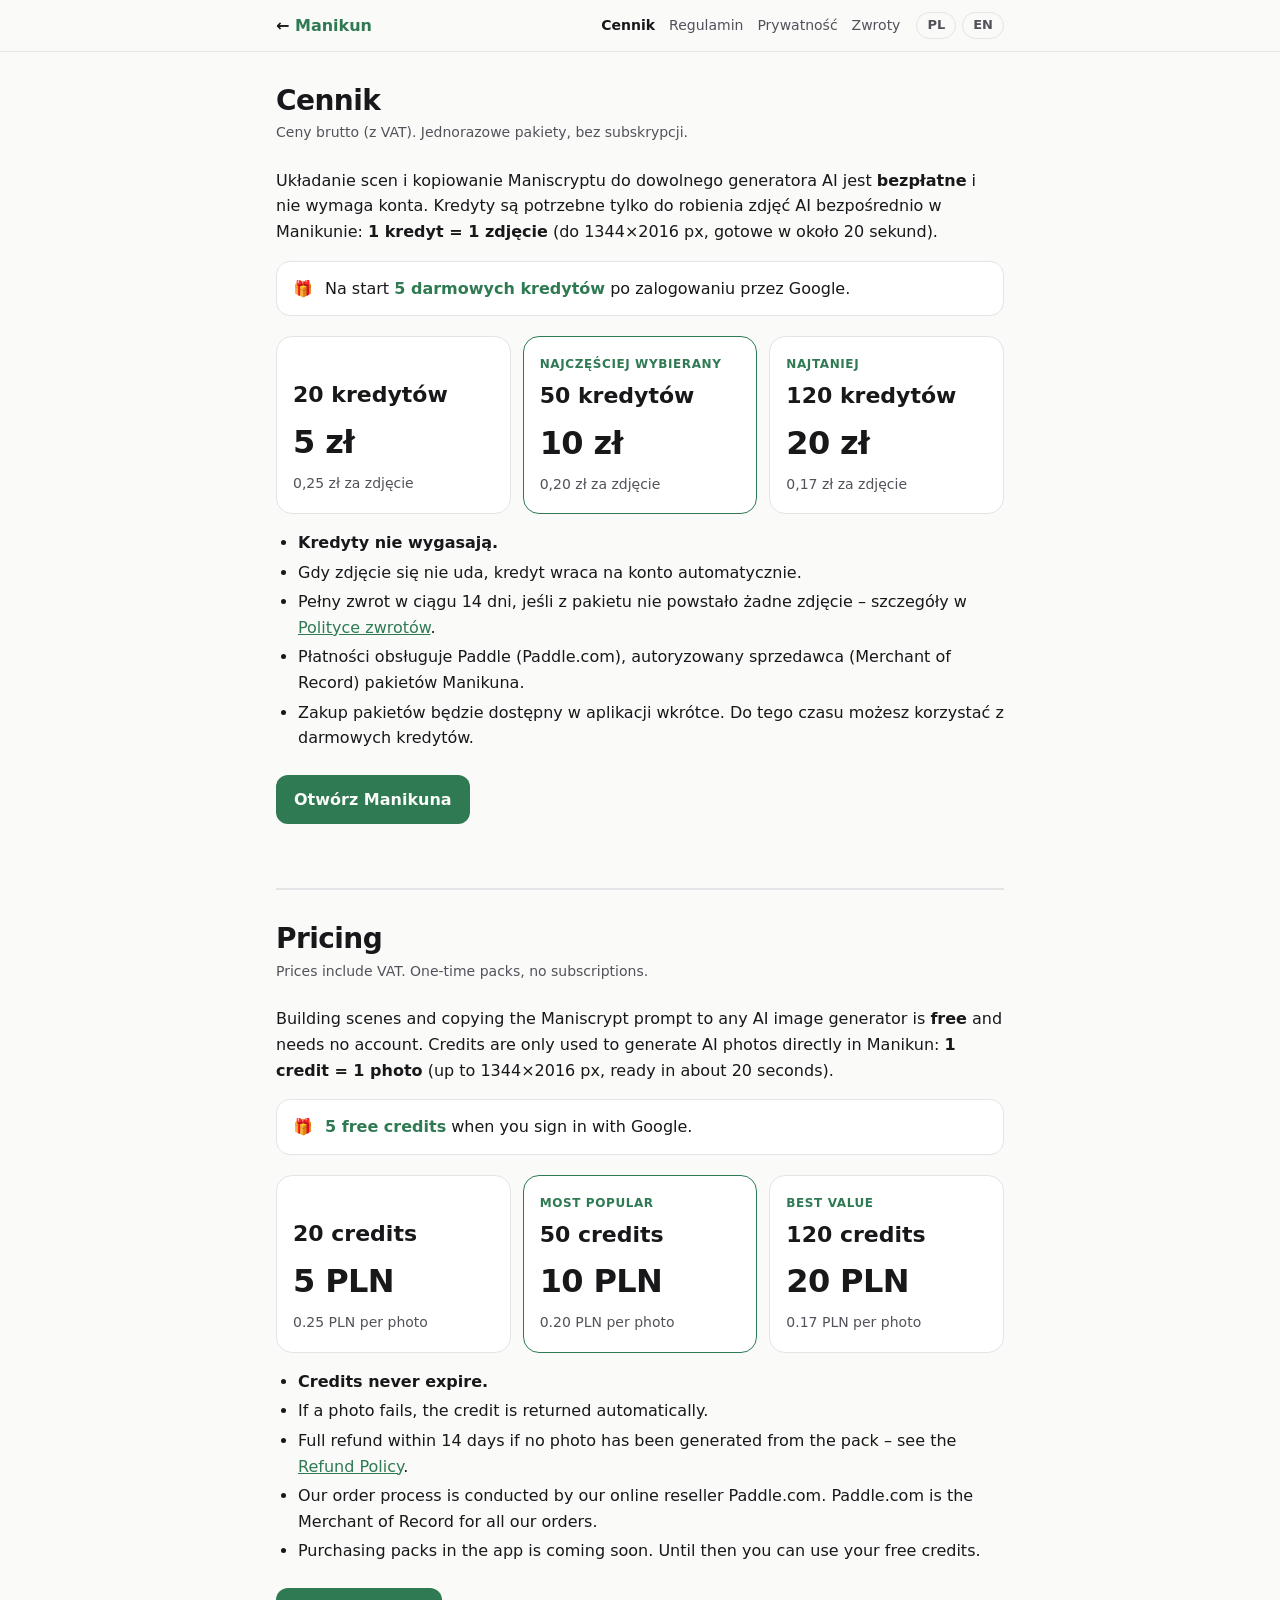
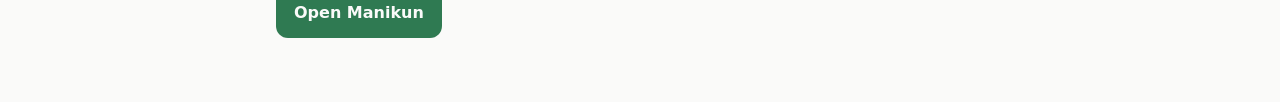
==== cennik.html @ cd452292 "Cennik: strona /cennik z pakietami kredytów (PL/EN), linki w menu i na stronach prawnych Co-Authored" ====
<!doctype html>
<html lang="pl">
<head>
<meta charset="utf-8">
<meta name="viewport" content="width=device-width, initial-scale=1">
<title>Cennik – Manikun</title>
<meta name="description" content="Cennik kredytów Manikun: pakiety 20, 50 i 120 zdjęć AI / Manikun pricing">
<link rel="icon" type="image/svg+xml" href="/logo.svg">
<link rel="stylesheet" href="/prawne.css">
<style>
  .packs { display: grid; grid-template-columns: repeat(auto-fit, minmax(190px, 1fr)); gap: 12px; margin: 20px 0 8px; }
  .pack { background: var(--surface); border: 1px solid var(--line); border-radius: 16px; padding: 18px 16px; display: grid; gap: 4px; }
  .pack.best { border-color: var(--accent); }
  .pack .tag { font-size: 12px; font-weight: 700; color: var(--accent); text-transform: uppercase; letter-spacing: .05em; min-height: 18px; }
  .pack .credits { font-size: 22px; font-weight: 700; }
  .pack .price { font-size: 32px; font-weight: 700; letter-spacing: -0.02em; }
  .pack .per { color: var(--muted); font-size: 14px; }
  @media (max-width: 600px) { .pack .tag:empty { display: none; } }
  .free { display: flex; gap: 12px; align-items: center; }
  .free b { color: var(--accent); }
  .cta { display: inline-block; margin-top: 8px; background: var(--accent); color: var(--bg); font-weight: 700; text-decoration: none; padding: 12px 18px; border-radius: 12px; }
</style>
</head>
<body>
<header class="top"><div class="top-in">
  <a class="brand" href="/">← <b>Manikun</b></a>
  <nav><a href="/cennik" aria-current="page">Cennik</a><a href="/regulamin">Regulamin</a><a href="/prywatnosc">Prywatność</a><a href="/zwroty">Zwroty</a></nav>
  <div class="lang"><a href="#pl">PL</a><a href="#en">EN</a></div>
</div></header>
<main>
<section id="pl" lang="pl">
<h1>Cennik</h1>
<p class="meta">Ceny brutto (z VAT). Jednorazowe pakiety, bez subskrypcji.</p>

<p>Układanie scen i kopiowanie Maniscryptu do dowolnego generatora AI jest <b>bezpłatne</b> i nie wymaga konta. Kredyty są potrzebne tylko do robienia zdjęć AI bezpośrednio w Manikunie: <b>1 kredyt = 1 zdjęcie</b> (do 1344×2016 px, gotowe w około 20 sekund).</p>

<div class="box free"><span>🎁</span><span>Na start <b>5 darmowych kredytów</b> po zalogowaniu przez Google.</span></div>

<div class="packs">
  <div class="pack"><span class="tag"></span><span class="credits">20 kredytów</span><span class="price">5 zł</span><span class="per">0,25 zł za zdjęcie</span></div>
  <div class="pack best"><span class="tag">Najczęściej wybierany</span><span class="credits">50 kredytów</span><span class="price">10 zł</span><span class="per">0,20 zł za zdjęcie</span></div>
  <div class="pack"><span class="tag">Najtaniej</span><span class="credits">120 kredytów</span><span class="price">20 zł</span><span class="per">0,17 zł za zdjęcie</span></div>
</div>

<ul>
  <li><b>Kredyty nie wygasają.</b></li>
  <li>Gdy zdjęcie się nie uda, kredyt wraca na konto automatycznie.</li>
  <li>Pełny zwrot w ciągu 14 dni, jeśli z pakietu nie powstało żadne zdjęcie – szczegóły w <a href="/zwroty">Polityce zwrotów</a>.</li>
  <li>Płatności obsługuje Paddle (Paddle.com), autoryzowany sprzedawca (Merchant of Record) pakietów Manikuna.</li>
  <li>Zakup pakietów będzie dostępny w aplikacji wkrótce. Do tego czasu możesz korzystać z darmowych kredytów.</li>
</ul>
<a class="cta" href="/">Otwórz Manikuna</a>
</section>

<section id="en" class="lang-en" lang="en">
<h1>Pricing</h1>
<p class="meta">Prices include VAT. One-time packs, no subscriptions.</p>

<p>Building scenes and copying the Maniscrypt prompt to any AI image generator is <b>free</b> and needs no account. Credits are only used to generate AI photos directly in Manikun: <b>1 credit = 1 photo</b> (up to 1344×2016 px, ready in about 20 seconds).</p>

<div class="box free"><span>🎁</span><span><b>5 free credits</b> when you sign in with Google.</span></div>

<div class="packs">
  <div class="pack"><span class="tag"></span><span class="credits">20 credits</span><span class="price">5 PLN</span><span class="per">0.25 PLN per photo</span></div>
  <div class="pack best"><span class="tag">Most popular</span><span class="credits">50 credits</span><span class="price">10 PLN</span><span class="per">0.20 PLN per photo</span></div>
  <div class="pack"><span class="tag">Best value</span><span class="credits">120 credits</span><span class="price">20 PLN</span><span class="per">0.17 PLN per photo</span></div>
</div>

<ul>
  <li><b>Credits never expire.</b></li>
  <li>If a photo fails, the credit is returned automatically.</li>
  <li>Full refund within 14 days if no photo has been generated from the pack – see the <a href="/zwroty#en">Refund Policy</a>.</li>
  <li>Our order process is conducted by our online reseller Paddle.com. Paddle.com is the Merchant of Record for all our orders.</li>
  <li>Purchasing packs in the app is coming soon. Until then you can use your free credits.</li>
</ul>
<a class="cta" href="/">Open Manikun</a>
</section>
</main>
</body>
</html>
---- prawne.css ----
/* Strony prawne Manikuna (Regulamin, Prywatność, Zwroty): wspólny wygląd, ciemny jak aplikacja, jasny na życzenie systemu */
:root {
  color-scheme: dark;
  --bg: #09090B; --surface: #141418; --line: #26262C; --ink: #F4F4F5; --muted: #A1A1AA; --accent: #7DB896;
}
@media (prefers-color-scheme: light) {
  :root { color-scheme: light; --bg: #FAFAF9; --surface: #FFFFFF; --line: #E4E4E7; --ink: #18181B; --muted: #52525B; --accent: #2F7A52; }
}
* { box-sizing: border-box; }
html { -webkit-text-size-adjust: 100%; }
body { margin: 0; background: var(--bg); color: var(--ink); font: 16px/1.6 Geist, system-ui, -apple-system, "Segoe UI", sans-serif; }
a { color: var(--accent); }
.top { position: sticky; top: 0; z-index: 1; background: var(--bg); border-bottom: 1px solid var(--line); }
.top-in { max-width: 760px; margin: 0 auto; padding: 12px 16px; display: flex; flex-wrap: wrap; gap: 8px 16px; align-items: center; }
.brand { font-weight: 700; text-decoration: none; color: var(--ink); margin-right: auto; }
.brand b { color: var(--accent); }
.top nav { display: flex; gap: 14px; font-size: 14px; }
.top nav a { color: var(--muted); text-decoration: none; }
.top nav a[aria-current="page"] { color: var(--ink); font-weight: 600; }
.lang { font-size: 13px; font-weight: 700; display: flex; gap: 6px; }
.lang a { text-decoration: none; color: var(--muted); border: 1px solid var(--line); border-radius: 999px; padding: 2px 10px; }
main { max-width: 760px; margin: 0 auto; padding: 24px 16px 64px; }
h1 { font-size: 28px; line-height: 1.2; letter-spacing: -0.02em; margin: 8px 0 4px; }
h2 { font-size: 19px; margin: 32px 0 8px; letter-spacing: -0.01em; }
.meta { color: var(--muted); font-size: 14px; margin: 0 0 24px; }
p, li { overflow-wrap: anywhere; }
ol, ul { padding-left: 22px; }
li { margin: 4px 0; }
.box { background: var(--surface); border: 1px solid var(--line); border-radius: 14px; padding: 14px 16px; margin: 16px 0; }
section.lang-en { margin-top: 64px; padding-top: 24px; border-top: 2px solid var(--line); }
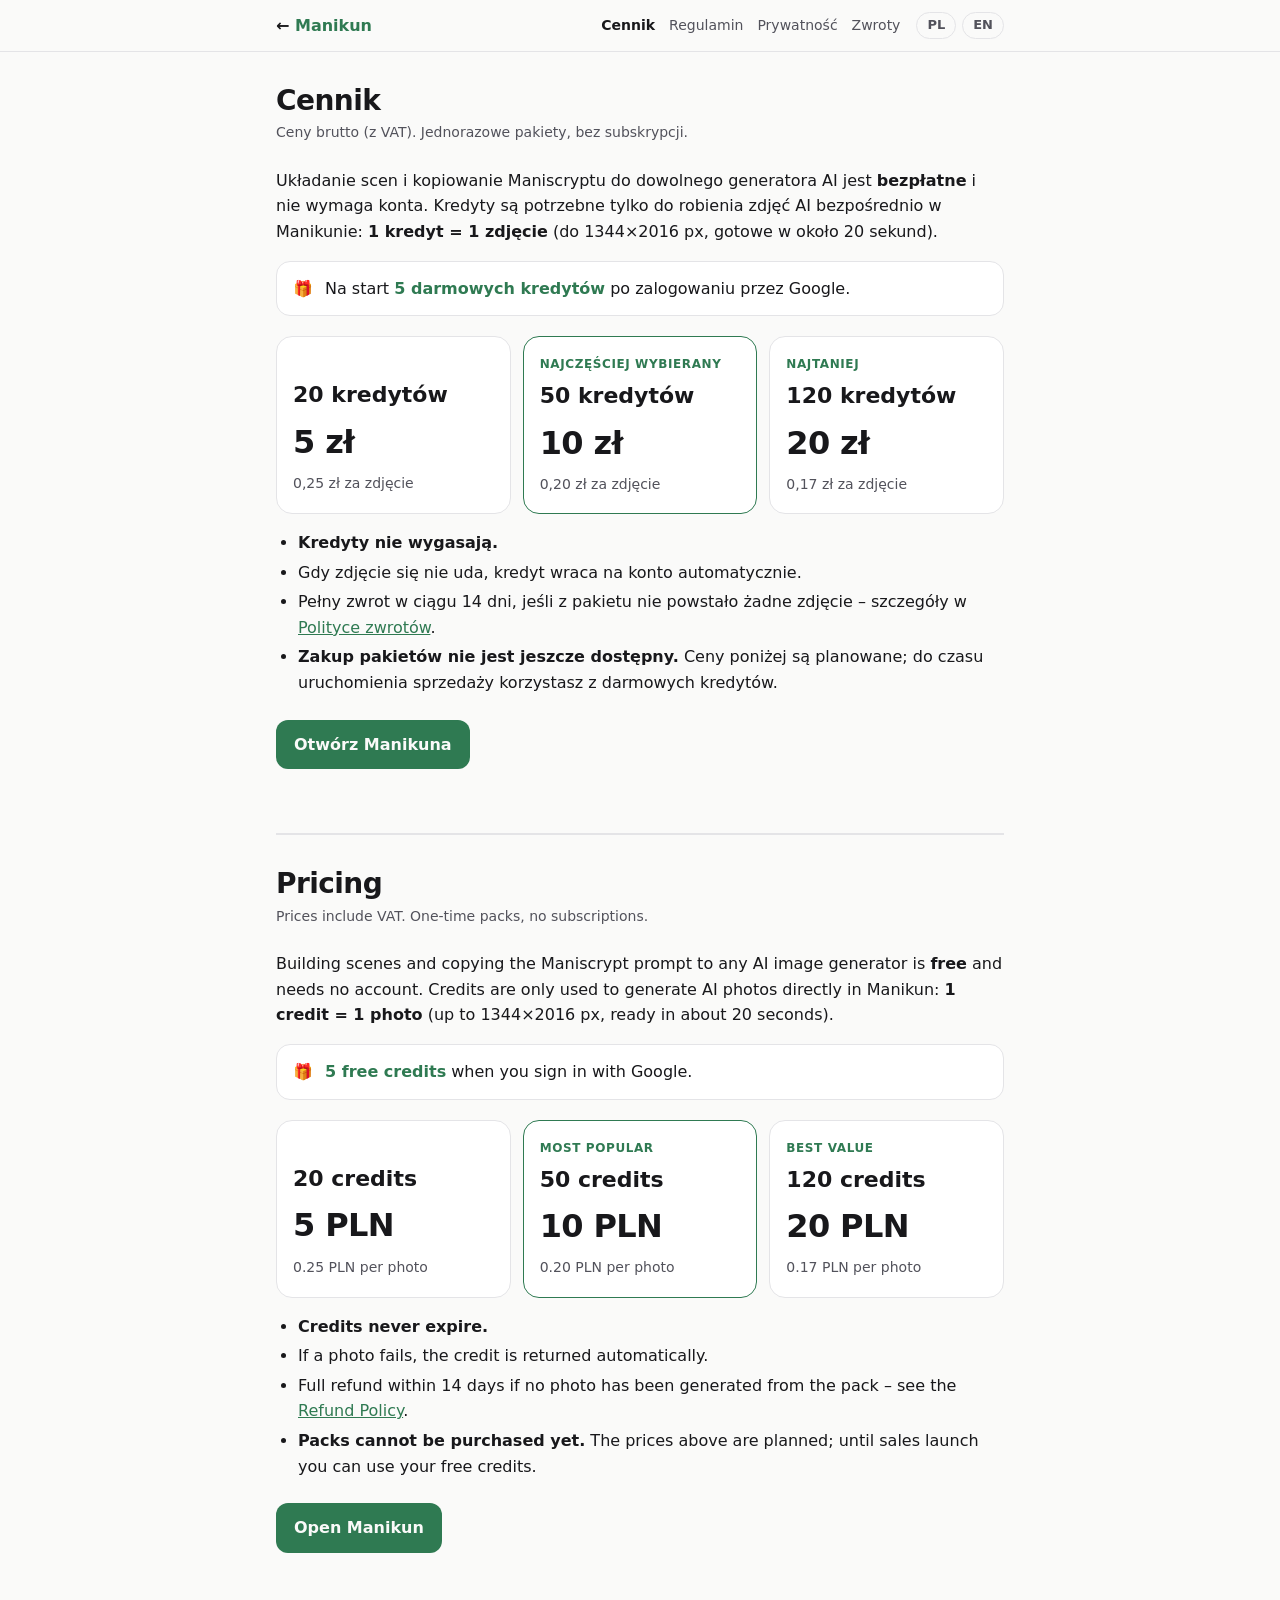
==== commit adee40c1: "Strony prawne i cennik: bez Paddle, sprzedaż wstrzymana (tylko darmowe kredyty); Z moim produktem w " ====
--- a/cennik.html
+++ b/cennik.html
@@ -46,8 +46,7 @@
   <li><b>Kredyty nie wygasają.</b></li>
   <li>Gdy zdjęcie się nie uda, kredyt wraca na konto automatycznie.</li>
   <li>Pełny zwrot w ciągu 14 dni, jeśli z pakietu nie powstało żadne zdjęcie – szczegóły w <a href="/zwroty">Polityce zwrotów</a>.</li>
-  <li>Płatności obsługuje Paddle (Paddle.com), autoryzowany sprzedawca (Merchant of Record) pakietów Manikuna.</li>
-  <li>Zakup pakietów będzie dostępny w aplikacji wkrótce. Do tego czasu możesz korzystać z darmowych kredytów.</li>
+  <li><b>Zakup pakietów nie jest jeszcze dostępny.</b> Ceny poniżej są planowane; do czasu uruchomienia sprzedaży korzystasz z darmowych kredytów.</li>
 </ul>
 <a class="cta" href="/">Otwórz Manikuna</a>
 </section>
@@ -70,8 +69,7 @@
   <li><b>Credits never expire.</b></li>
   <li>If a photo fails, the credit is returned automatically.</li>
   <li>Full refund within 14 days if no photo has been generated from the pack – see the <a href="/zwroty#en">Refund Policy</a>.</li>
-  <li>Our order process is conducted by our online reseller Paddle.com. Paddle.com is the Merchant of Record for all our orders.</li>
-  <li>Purchasing packs in the app is coming soon. Until then you can use your free credits.</li>
+  <li><b>Packs cannot be purchased yet.</b> The prices above are planned; until sales launch you can use your free credits.</li>
 </ul>
 <a class="cta" href="/">Open Manikun</a>
 </section>
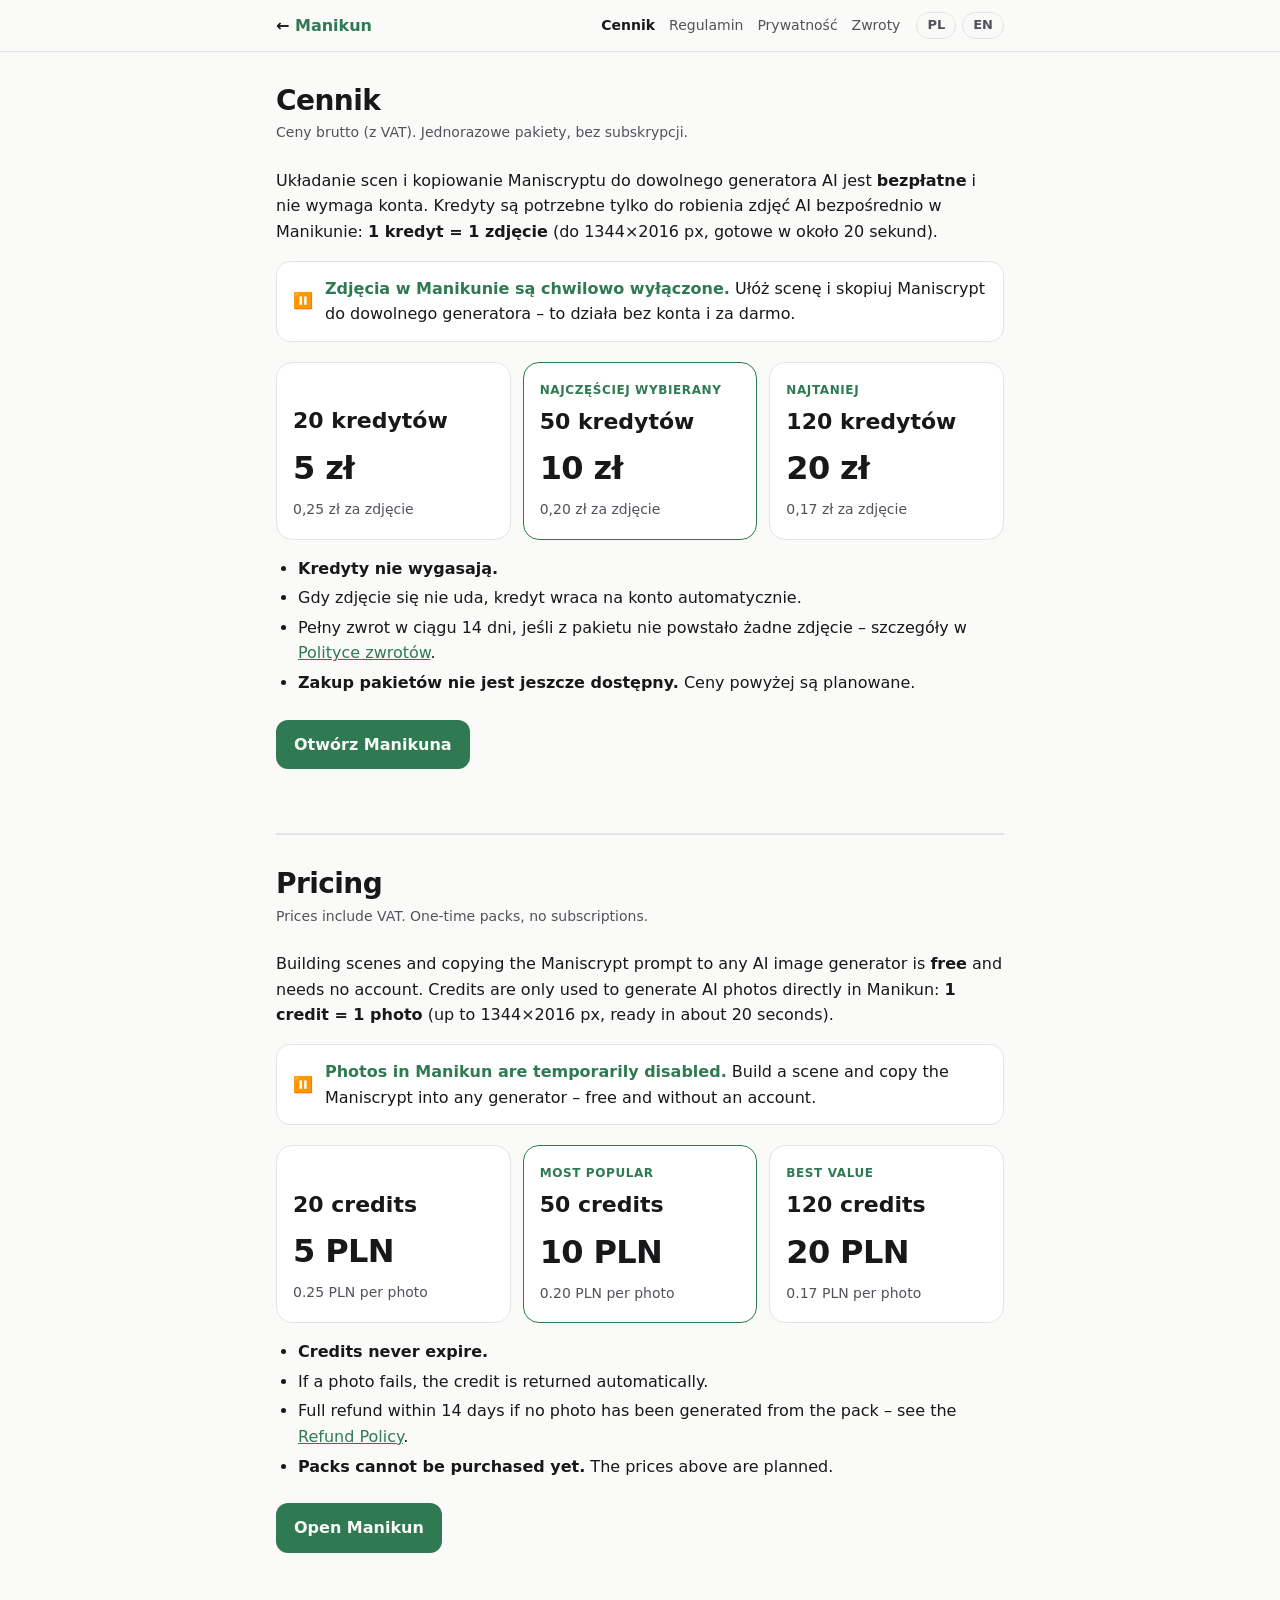
==== commit ad7f481e: "Zdjęcia od AI wyłączone dla wszystkich poza właścicielem, bez kredytów na start (GEN_OPEN); strony p" ====
--- a/cennik.html
+++ b/cennik.html
@@ -34,7 +34,7 @@
 
 <p>Układanie scen i kopiowanie Maniscryptu do dowolnego generatora AI jest <b>bezpłatne</b> i nie wymaga konta. Kredyty są potrzebne tylko do robienia zdjęć AI bezpośrednio w Manikunie: <b>1 kredyt = 1 zdjęcie</b> (do 1344×2016 px, gotowe w około 20 sekund).</p>
 
-<div class="box free"><span>🎁</span><span>Na start <b>5 darmowych kredytów</b> po zalogowaniu przez Google.</span></div>
+<div class="box free"><span>⏸️</span><span><b>Zdjęcia w Manikunie są chwilowo wyłączone.</b> Ułóż scenę i skopiuj Maniscrypt do dowolnego generatora – to działa bez konta i za darmo.</span></div>
 
 <div class="packs">
   <div class="pack"><span class="tag"></span><span class="credits">20 kredytów</span><span class="price">5 zł</span><span class="per">0,25 zł za zdjęcie</span></div>
@@ -46,7 +46,7 @@
   <li><b>Kredyty nie wygasają.</b></li>
   <li>Gdy zdjęcie się nie uda, kredyt wraca na konto automatycznie.</li>
   <li>Pełny zwrot w ciągu 14 dni, jeśli z pakietu nie powstało żadne zdjęcie – szczegóły w <a href="/zwroty">Polityce zwrotów</a>.</li>
-  <li><b>Zakup pakietów nie jest jeszcze dostępny.</b> Ceny poniżej są planowane; do czasu uruchomienia sprzedaży korzystasz z darmowych kredytów.</li>
+  <li><b>Zakup pakietów nie jest jeszcze dostępny.</b> Ceny powyżej są planowane.</li>
 </ul>
 <a class="cta" href="/">Otwórz Manikuna</a>
 </section>
@@ -57,7 +57,7 @@
 
 <p>Building scenes and copying the Maniscrypt prompt to any AI image generator is <b>free</b> and needs no account. Credits are only used to generate AI photos directly in Manikun: <b>1 credit = 1 photo</b> (up to 1344×2016 px, ready in about 20 seconds).</p>
 
-<div class="box free"><span>🎁</span><span><b>5 free credits</b> when you sign in with Google.</span></div>
+<div class="box free"><span>⏸️</span><span><b>Photos in Manikun are temporarily disabled.</b> Build a scene and copy the Maniscrypt into any generator – free and without an account.</span></div>
 
 <div class="packs">
   <div class="pack"><span class="tag"></span><span class="credits">20 credits</span><span class="price">5 PLN</span><span class="per">0.25 PLN per photo</span></div>
@@ -69,7 +69,7 @@
   <li><b>Credits never expire.</b></li>
   <li>If a photo fails, the credit is returned automatically.</li>
   <li>Full refund within 14 days if no photo has been generated from the pack – see the <a href="/zwroty#en">Refund Policy</a>.</li>
-  <li><b>Packs cannot be purchased yet.</b> The prices above are planned; until sales launch you can use your free credits.</li>
+  <li><b>Packs cannot be purchased yet.</b> The prices above are planned.</li>
 </ul>
 <a class="cta" href="/">Open Manikun</a>
 </section>
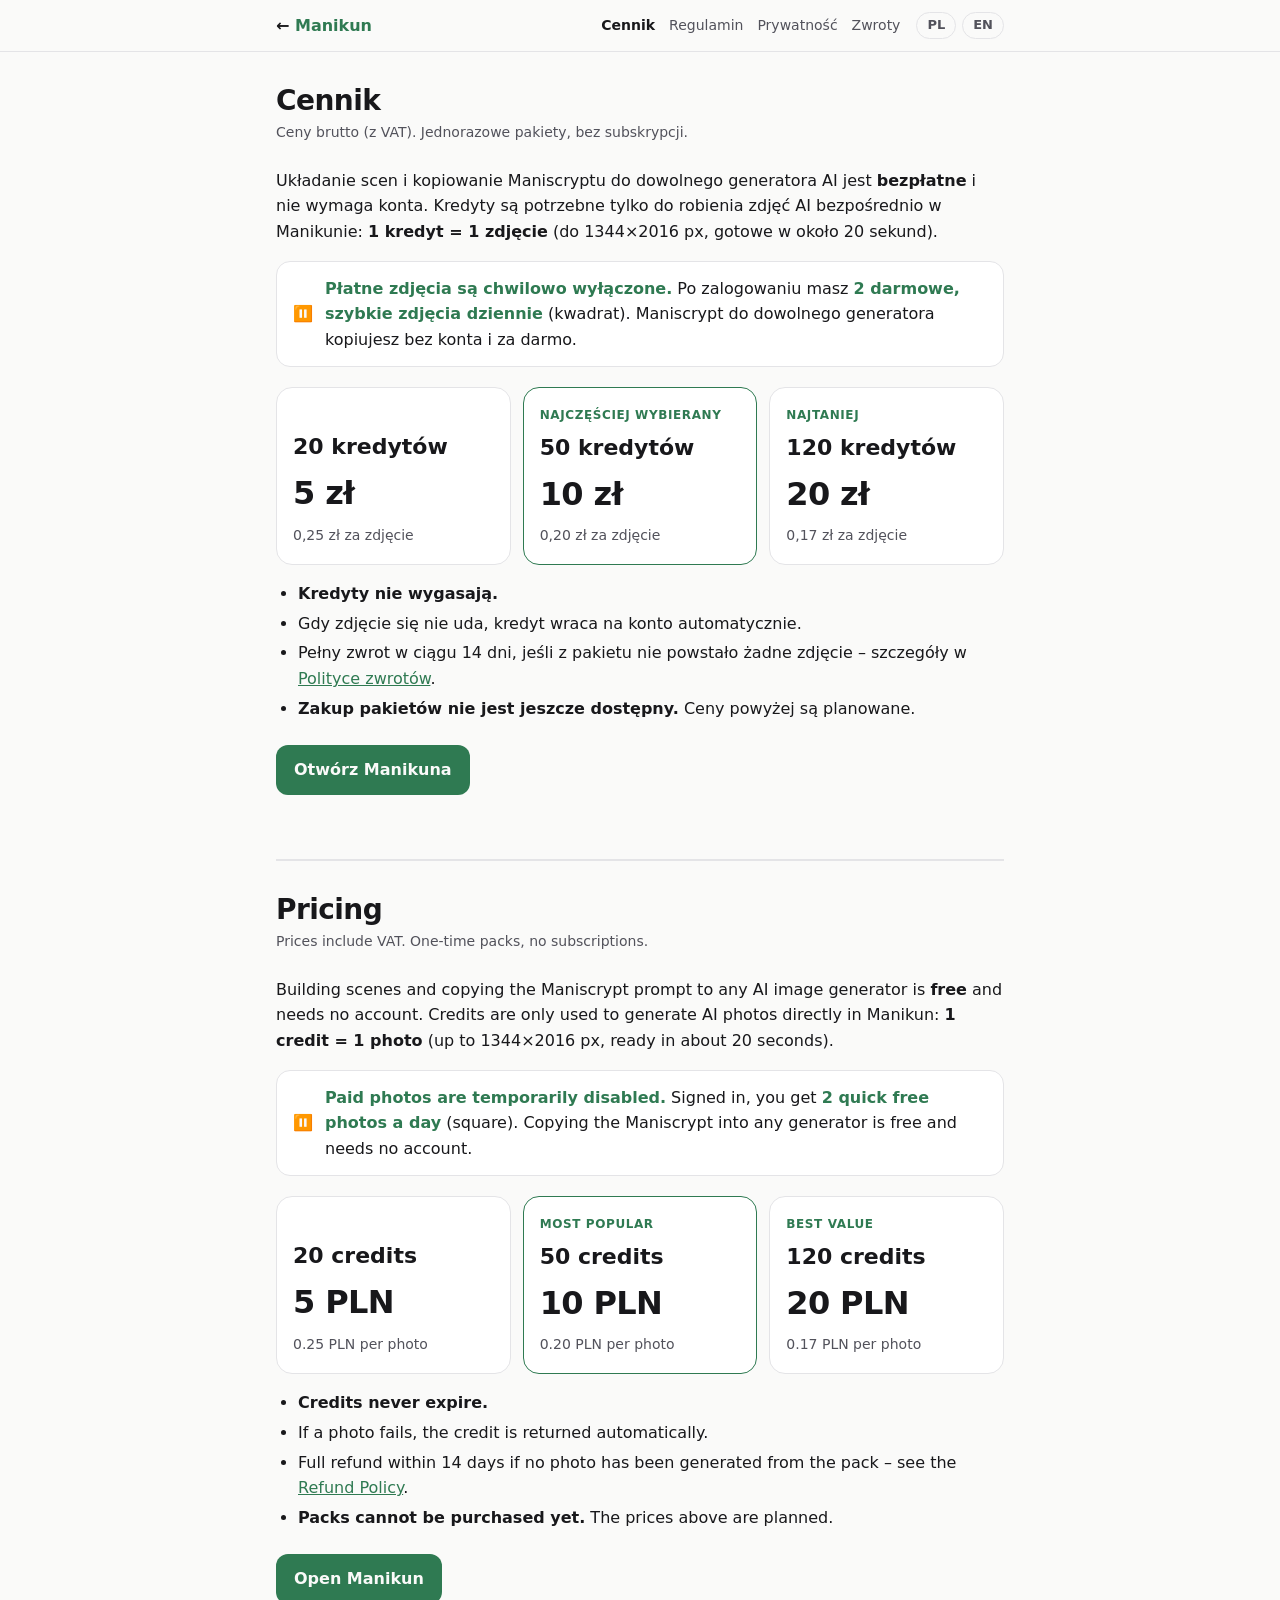
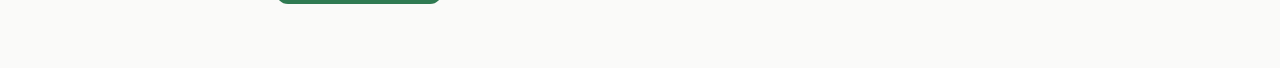
==== commit 9aa69098: "Darmowe zdjęcia (FLUX.1 schnell, 2 dziennie), udostępnianie scen krótkim linkiem i galeria przykładó" ====
--- a/cennik.html
+++ b/cennik.html
@@ -34,7 +34,7 @@
 
 <p>Układanie scen i kopiowanie Maniscryptu do dowolnego generatora AI jest <b>bezpłatne</b> i nie wymaga konta. Kredyty są potrzebne tylko do robienia zdjęć AI bezpośrednio w Manikunie: <b>1 kredyt = 1 zdjęcie</b> (do 1344×2016 px, gotowe w około 20 sekund).</p>
 
-<div class="box free"><span>⏸️</span><span><b>Zdjęcia w Manikunie są chwilowo wyłączone.</b> Ułóż scenę i skopiuj Maniscrypt do dowolnego generatora – to działa bez konta i za darmo.</span></div>
+<div class="box free"><span>⏸️</span><span><b>Płatne zdjęcia są chwilowo wyłączone.</b> Po zalogowaniu masz <b>2 darmowe, szybkie zdjęcia dziennie</b> (kwadrat). Maniscrypt do dowolnego generatora kopiujesz bez konta i za darmo.</span></div>
 
 <div class="packs">
   <div class="pack"><span class="tag"></span><span class="credits">20 kredytów</span><span class="price">5 zł</span><span class="per">0,25 zł za zdjęcie</span></div>
@@ -57,7 +57,7 @@
 
 <p>Building scenes and copying the Maniscrypt prompt to any AI image generator is <b>free</b> and needs no account. Credits are only used to generate AI photos directly in Manikun: <b>1 credit = 1 photo</b> (up to 1344×2016 px, ready in about 20 seconds).</p>
 
-<div class="box free"><span>⏸️</span><span><b>Photos in Manikun are temporarily disabled.</b> Build a scene and copy the Maniscrypt into any generator – free and without an account.</span></div>
+<div class="box free"><span>⏸️</span><span><b>Paid photos are temporarily disabled.</b> Signed in, you get <b>2 quick free photos a day</b> (square). Copying the Maniscrypt into any generator is free and needs no account.</span></div>
 
 <div class="packs">
   <div class="pack"><span class="tag"></span><span class="credits">20 credits</span><span class="price">5 PLN</span><span class="per">0.25 PLN per photo</span></div>
